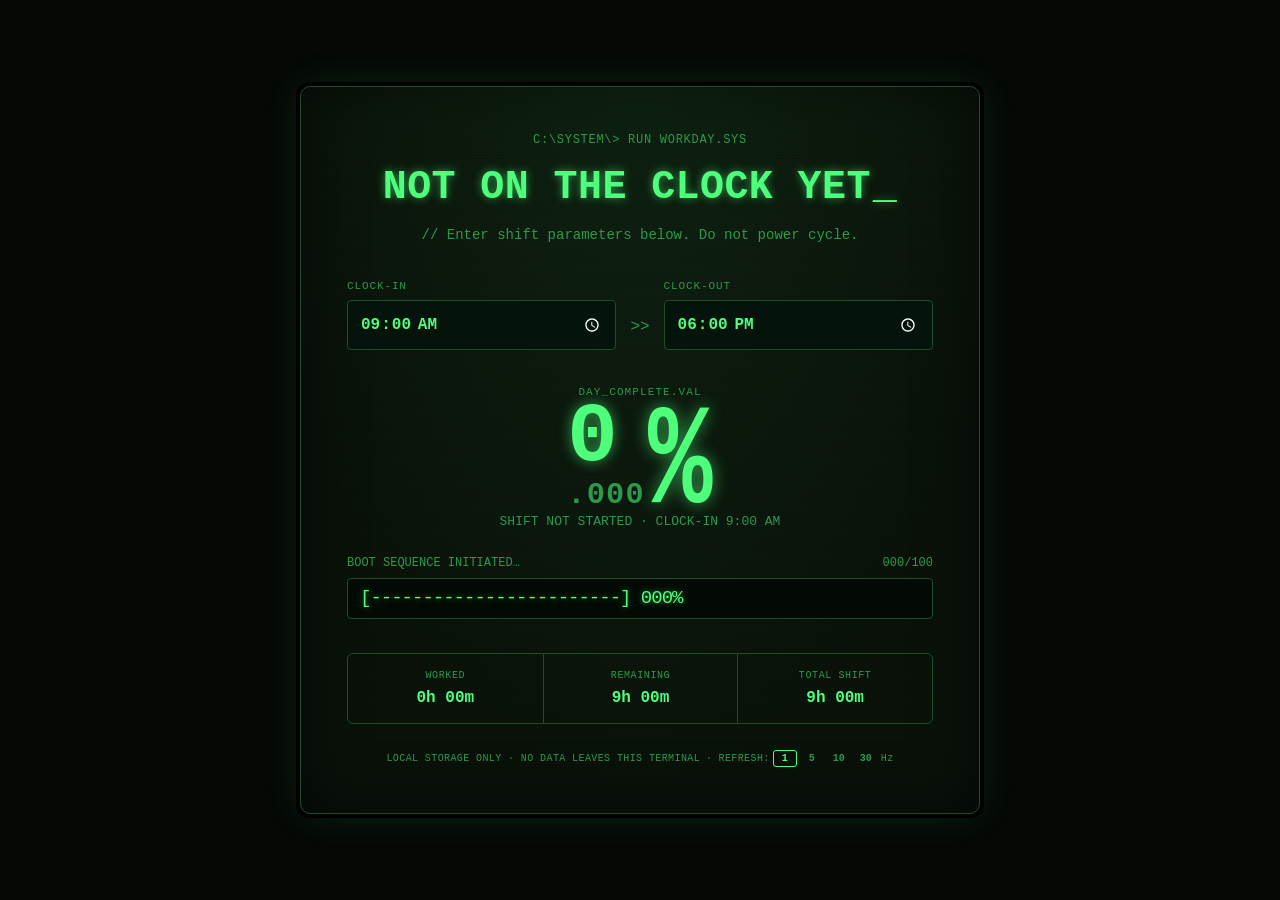
==== retro-terminal/index.html @ 4f15fac7 "Bust cache for percent alignment" ====
<!doctype html>
<html lang="en">
  <head>
    <meta charset="utf-8">
    <meta name="viewport" content="width=device-width, initial-scale=1">
    <meta name="description" content="See when your workday ends and watch the shift tick toward 100%.">
    <meta name="theme-color" content="#0a0f0a">
    <title>WORKDAY.SYS — Retro Terminal</title>
    <link rel="stylesheet" href="styles.css?v=stacked-v2">
    <script src="script.js?v=stacked-v1" defer></script>
  </head>
  <body>
    <main>
      <section class="crt" aria-labelledby="page-title">
        <div class="scanlines" aria-hidden="true"></div>
        <div class="glow" aria-hidden="true"></div>

        <header class="intro">
          <p class="eyebrow">C:\SYSTEM\> RUN WORKDAY.SYS</p>
          <h1 id="page-title"><span id="title-text">WHEN CAN I LOG OFF</span><span class="cursor" aria-hidden="true">_</span></h1>
          <p class="subtitle">// Enter shift parameters below. Do not power cycle.</p>
        </header>

        <div class="time-fields" aria-label="Workday times">
          <label>
            <span>CLOCK-IN</span>
            <input id="start-time" type="time" step="60" value="09:00">
          </label>
          <span class="arrow" aria-hidden="true">&gt;&gt;</span>
          <label>
            <span>CLOCK-OUT</span>
            <input id="end-time" type="time" step="60" value="18:00">
          </label>
        </div>

        <p id="error" class="error" role="alert" hidden>ERR_0x01: START AND END TIME MUST DIFFER.</p>
        <p id="warning" class="warning" role="status" hidden></p>

        <div id="results">
          <div class="hero-stat">
            <span class="hero-label">DAY_COMPLETE.VAL</span>
            <strong id="percent">--.---%</strong>
            <span id="end-note" class="end-note">CALCULATING FREEDOM…</span>
          </div>

          <div class="progress-wrap">
            <div class="progress-labels">
              <span id="message">BOOT SEQUENCE INITIATED…</span>
              <span id="progress-count">000/100</span>
            </div>
            <div id="progress-track" class="progress-track" role="progressbar" aria-label="Workday completion" aria-valuemin="0" aria-valuemax="100" aria-valuenow="0">
              <span id="ascii-bar" class="ascii-bar" aria-hidden="true"></span>
            </div>
            <p id="sr-status" class="sr-only" role="status" aria-live="polite"></p>
          </div>

          <dl class="stats-grid">
            <div><dt>WORKED</dt><dd id="worked">--h --m</dd></div>
            <div><dt>REMAINING</dt><dd id="remaining">--h --m</dd></div>
            <div><dt>TOTAL SHIFT</dt><dd id="duration">--h --m</dd></div>
          </dl>
        </div>

        <footer>
          <span>LOCAL STORAGE ONLY · NO DATA LEAVES THIS TERMINAL</span>
          <span class="footer-separator" aria-hidden="true">·</span>
          <span class="refresh-control" role="group" aria-label="Percentage refresh rate">
            <span class="refresh-label">REFRESH:</span>
            <button type="button" data-refresh-hz="1" aria-label="1 Hz" aria-pressed="true">1</button>
            <button type="button" data-refresh-hz="5" aria-label="5 Hz" aria-pressed="false">5</button>
            <button type="button" data-refresh-hz="10" aria-label="10 Hz" aria-pressed="false">10</button>
            <button type="button" data-refresh-hz="30" aria-label="30 Hz" aria-pressed="false">30</button>
            <span class="refresh-unit">Hz</span>
          </span>
        </footer>
      </section>
    </main>
  </body>
</html>
---- retro-terminal/styles.css ----
:root {
  --bg: #050805;
  --term: #0a120a;
  --phosphor: #4dff7a;
  /* Dim text carries labels at 10-14px, so it needs WCAG AA 4.5:1 against
     --term. The old #1f7a3a managed only 3.54:1; this is 5.28:1. */
  --phosphor-dim: #2b9a4c;
  --amber: #ffd166;
  --danger: #ff6b6b;
  --line: #1f4d2b;
}

* { box-sizing: border-box; }
html { color-scheme: dark; }

body {
  margin: 0;
  background: var(--bg);
  color: var(--phosphor);
  font-family: ui-monospace, "Cascadia Mono", "SFMono-Regular", Consolas, "Courier New", monospace;
}

main {
  min-height: 100vh;
  min-height: 100dvh;
  display: grid;
  justify-items: center;
  align-items: safe center;
  padding: clamp(16px, 4vh, 40px) 20px;
}

.crt {
  position: relative;
  width: min(680px, 100%);
  padding: clamp(20px, 3vh + 2vw, 46px);
  background: var(--term);
  border: 1px solid var(--line);
  border-radius: 10px;
  box-shadow: 0 0 0 4px #000, 0 0 40px rgba(77, 255, 122, .12), inset 0 0 60px rgba(0, 0, 0, .6);
  overflow: hidden;
}

.scanlines {
  position: absolute;
  inset: 0;
  pointer-events: none;
  background: repeating-linear-gradient(
    to bottom,
    rgba(0, 0, 0, 0) 0,
    rgba(0, 0, 0, 0) 2px,
    rgba(0, 0, 0, .25) 3px
  );
  mix-blend-mode: multiply;
}

.glow {
  position: absolute;
  inset: -20%;
  pointer-events: none;
  background: radial-gradient(ellipse at 50% 0%, rgba(77, 255, 122, .08), transparent 60%);
}

.intro, .time-fields, #results, footer { position: relative; z-index: 1; }

.intro { text-align: center; }

.eyebrow {
  display: block;
  margin: 0 0 18px;
  color: var(--phosphor-dim);
  font-size: 12px;
  letter-spacing: .06em;
}

h1 {
  margin: 0;
  font-size: clamp(24px, 5.6vw, 40px);
  line-height: 1.15;
  letter-spacing: .01em;
  text-shadow: 0 0 8px rgba(77, 255, 122, .55);
}

.cursor {
  display: inline-block;
  margin-left: 2px;
  animation: blink 1s steps(1) infinite;
}

@keyframes blink { 50% { opacity: 0; } }

.subtitle {
  max-width: 460px;
  margin: 14px auto 0;
  color: var(--phosphor-dim);
  font-size: 14px;
  line-height: 1.5;
}

.time-fields {
  display: grid;
  grid-template-columns: 1fr auto 1fr;
  align-items: end;
  gap: 14px;
  margin-top: clamp(20px, 4vh, 34px);
}

label span {
  display: block;
  margin-bottom: 8px;
  font-size: 11px;
  letter-spacing: .08em;
  color: var(--phosphor-dim);
}

input[type="time"] {
  width: 100%;
  min-height: 50px;
  padding: 0 12px;
  background: #04140a;
  color: var(--phosphor);
  border: 1px solid var(--line);
  border-radius: 4px;
  font: inherit;
  font-weight: 700;
  color-scheme: dark;
}

input[type="time"]:focus-visible {
  outline: 2px solid var(--phosphor);
  outline-offset: 2px;
}

.arrow { padding-bottom: 14px; color: var(--phosphor-dim); }

.hero-stat {
  display: flex;
  flex-direction: column;
  align-items: center;
  margin: clamp(20px, 4vh, 40px) 0 clamp(16px, 3vh, 28px);
}

.hero-label { font-size: 11px; letter-spacing: .1em; color: var(--phosphor-dim); }

.hero-stat strong {
  display: inline-grid;
  grid-template-columns: auto auto;
  grid-template-rows: auto auto;
  align-items: center;
  justify-content: center;
  column-gap: .04em;
  margin: 4px 0;
  font-size: clamp(44px, min(13vw, 12vh), 84px);
  line-height: .86;
  text-shadow: 0 0 14px rgba(77, 255, 122, .6);
}

.percent-whole {
  grid-column: 1;
  grid-row: 1;
}

.percent-fraction {
  grid-column: 1;
  grid-row: 2;
  justify-self: center;
  margin-top: .18em;
  font-size: .36em;
  line-height: 1;
  letter-spacing: .04em;
  color: var(--phosphor-dim);
  text-shadow: none;
}

.percent-sign {
  grid-column: 2;
  grid-row: 1 / span 2;
  align-self: center;
  font-size: 1.28em;
  line-height: .82;
  color: var(--phosphor);
  transform: translateY(.07em) scaleY(1.32);
  transform-origin: center;
}

.end-note { color: var(--phosphor-dim); font-size: 13px; }

.progress-labels {
  display: flex;
  justify-content: space-between;
  gap: 12px;
  margin-bottom: 8px;
  font-size: 12px;
  color: var(--phosphor-dim);
}

.progress-track {
  padding: 10px 12px;
  background: #030a04;
  border: 1px solid var(--line);
  border-radius: 4px;
  overflow: hidden;
}

.ascii-bar {
  display: block;
  font-size: clamp(14px, 3.4vw, 19px);
  line-height: 1;
  letter-spacing: -1px;
  white-space: pre;
  text-shadow: 0 0 6px rgba(77, 255, 122, .5);
}

.stats-grid {
  display: grid;
  grid-template-columns: repeat(3, 1fr);
  margin: clamp(20px, 4vh, 34px) 0 0;
  border: 1px solid var(--line);
  border-radius: 6px;
  overflow: hidden;
}

.stats-grid div { padding: 16px; text-align: center; }
.stats-grid div + div { border-left: 1px solid var(--line); }
dt { color: var(--phosphor-dim); font-size: 10px; letter-spacing: .06em; }
dd { margin: 8px 0 0; font-size: 16px; font-weight: 700; }

.error {
  margin: 34px 0 0;
  padding: 14px;
  background: rgba(255, 107, 107, .1);
  border: 1px solid var(--danger);
  color: var(--danger);
  border-radius: 4px;
  text-align: center;
  font-size: 13px;
}

.warning {
  position: relative;
  z-index: 1;
  margin: 20px 0 0;
  padding: 12px;
  background: rgba(255, 209, 102, .08);
  border: 1px solid var(--amber);
  color: var(--amber);
  border-radius: 4px;
  text-align: center;
  font-size: 12px;
  letter-spacing: .04em;
}

/* Workday complete: the whole terminal goes red. */
body.complete {
  --phosphor: #ff5f56;
  --phosphor-dim: #cc5b53; /* 4.70:1 against --term; the old #b0453f was 3.41:1 */
  --line: #5c2020;
}

body.complete h1,
body.complete .hero-stat strong,
body.complete .ascii-bar {
  text-shadow: 0 0 16px rgba(255, 95, 86, .65);
}

body.complete .crt {
  box-shadow: 0 0 0 4px #000, 0 0 44px rgba(255, 95, 86, .22), inset 0 0 60px rgba(0, 0, 0, .6);
}

body.complete .glow {
  background: radial-gradient(ellipse at 50% 0%, rgba(255, 95, 86, .12), transparent 60%);
}

footer {
  position: relative;
  z-index: 1;
  display: flex;
  flex-wrap: wrap;
  align-items: center;
  justify-content: center;
  gap: 6px;
  margin-top: clamp(16px, 3vh, 26px);
  color: var(--phosphor-dim);
  font-size: 10px;
  letter-spacing: .04em;
  text-align: center;
}

.refresh-control {
  display: inline-flex;
  align-items: center;
  gap: 3px;
}

.refresh-control button {
  appearance: none;
  min-width: 24px;
  padding: 2px 4px;
  background: transparent;
  color: var(--phosphor-dim);
  border: 1px solid transparent;
  border-radius: 3px;
  font: inherit;
  font-weight: 700;
  cursor: pointer;
}

.refresh-control button:hover {
  color: var(--phosphor);
}

.refresh-control button:focus-visible {
  outline: 1px solid var(--phosphor);
  outline-offset: 1px;
}

.refresh-control button[aria-pressed="true"] {
  color: var(--phosphor);
  border-color: currentColor;
}

.sr-only {
  position: absolute;
  width: 1px; height: 1px;
  padding: 0; margin: -1px;
  overflow: hidden;
  clip: rect(0,0,0,0);
  white-space: nowrap;
  border: 0;
}

@media (max-width: 540px) {
  .crt { padding: 26px 18px; }
  .arrow { display: none; }
  .time-fields { grid-template-columns: 1fr 1fr; gap: 8px; }
  .stats-grid { grid-template-columns: 1fr; }
  .stats-grid div + div { border-left: 0; border-top: 1px solid var(--line); }
}

@media (prefers-reduced-motion: reduce) {
  .cursor { animation: none; }
}

@media (prefers-contrast: more) {
  :root { --phosphor-dim: #7fffa0; }
}
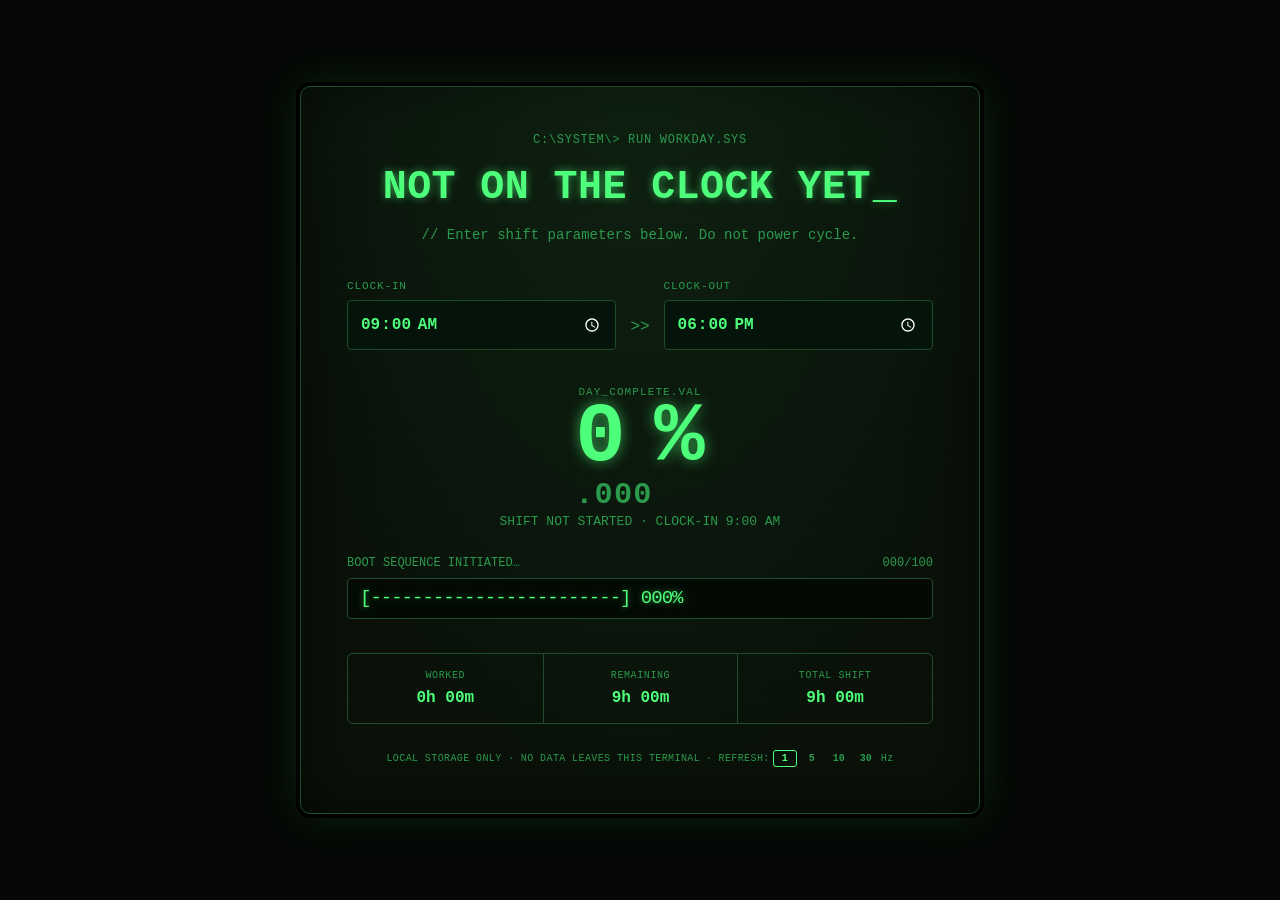
==== commit 57829065: "Bust cache for corrected percent alignment" ====
--- a/retro-terminal/index.html
+++ b/retro-terminal/index.html
@@ -6,7 +6,7 @@
     <meta name="description" content="See when your workday ends and watch the shift tick toward 100%.">
     <meta name="theme-color" content="#0a0f0a">
     <title>WORKDAY.SYS — Retro Terminal</title>
-    <link rel="stylesheet" href="styles.css?v=stacked-v2">
+    <link rel="stylesheet" href="styles.css?v=whole-percent-v1">
     <script src="script.js?v=stacked-v1" defer></script>
   </head>
   <body>
--- a/retro-terminal/styles.css
+++ b/retro-terminal/styles.css
@@ -147,7 +147,7 @@
   grid-template-rows: auto auto;
   align-items: center;
   justify-content: center;
-  column-gap: .04em;
+  column-gap: .02em;
   margin: 4px 0;
   font-size: clamp(44px, min(13vw, 12vh), 84px);
   line-height: .86;
@@ -173,13 +173,11 @@
 
 .percent-sign {
   grid-column: 2;
-  grid-row: 1 / span 2;
+  grid-row: 1;
   align-self: center;
-  font-size: 1.28em;
-  line-height: .82;
-  color: var(--phosphor);
-  transform: translateY(.07em) scaleY(1.32);
-  transform-origin: center;
+  font-size: 1em;
+  line-height: .86;
+  color: var(--phosphor);
 }
 
 .end-note { color: var(--phosphor-dim); font-size: 13px; }
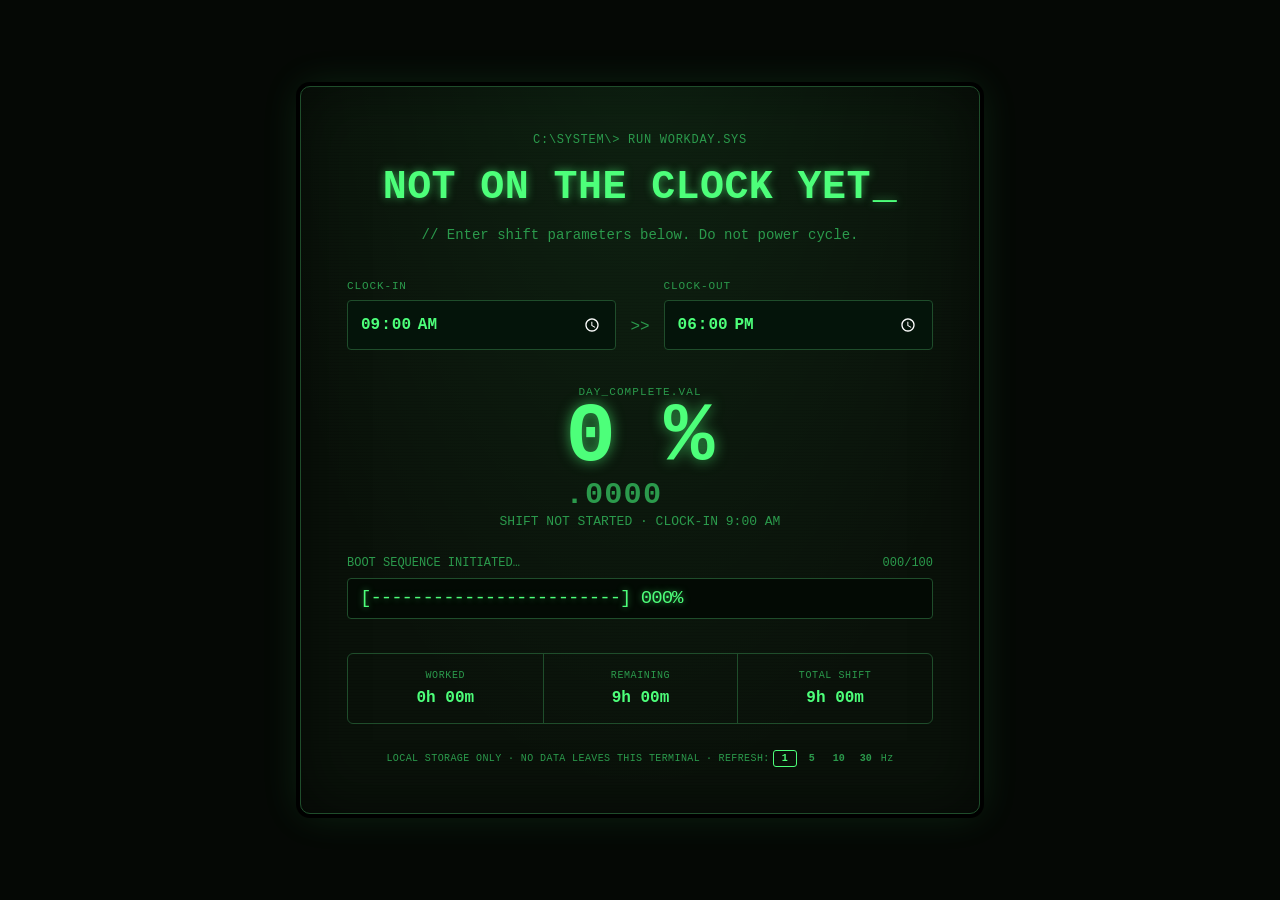
==== commit 42f2ac68: "Update four-decimal progress placeholder" ====
--- a/retro-terminal/index.html
+++ b/retro-terminal/index.html
@@ -7,7 +7,7 @@
     <meta name="theme-color" content="#0a0f0a">
     <title>WORKDAY.SYS — Retro Terminal</title>
     <link rel="stylesheet" href="styles.css?v=whole-percent-v1">
-    <script src="script.js?v=stacked-v1" defer></script>
+    <script src="script.js?v=stacked-v2" defer></script>
   </head>
   <body>
     <main>
@@ -39,7 +39,7 @@
         <div id="results">
           <div class="hero-stat">
             <span class="hero-label">DAY_COMPLETE.VAL</span>
-            <strong id="percent">--.---%</strong>
+            <strong id="percent">--.----%</strong>
             <span id="end-note" class="end-note">CALCULATING FREEDOM…</span>
           </div>
 
@@ -76,4 +76,4 @@
       </section>
     </main>
   </body>
-</html>
+</html>
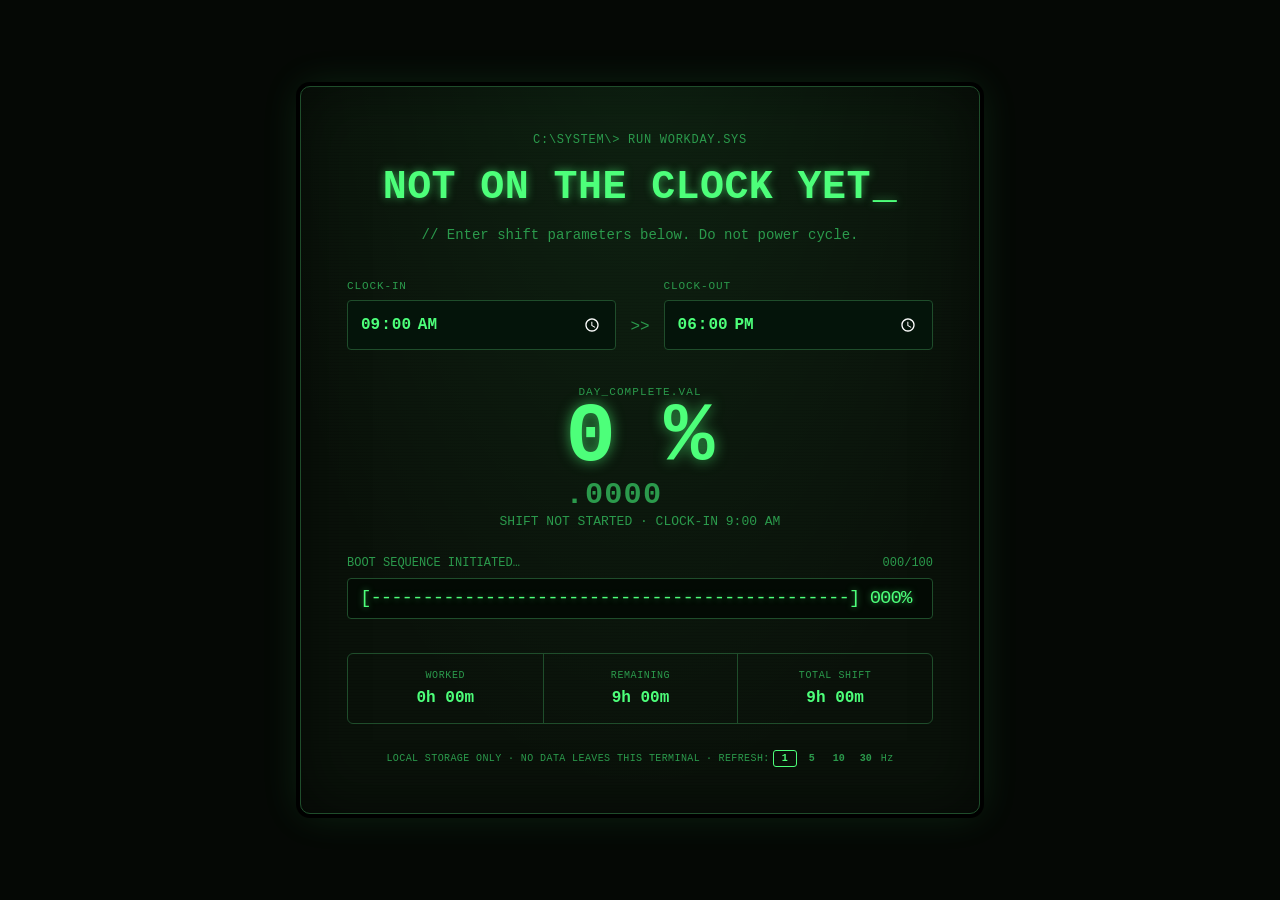
==== commit e41caa52: "Size the ASCII progress bar to its track The bar was a fixed 24 cells at a fixed font size inside a " ====
--- a/retro-terminal/index.html
+++ b/retro-terminal/index.html
@@ -7,7 +7,7 @@
     <meta name="theme-color" content="#0a0f0a">
     <title>WORKDAY.SYS — Retro Terminal</title>
     <link rel="stylesheet" href="styles.css?v=whole-percent-v1">
-    <script src="script.js?v=stacked-v2" defer></script>
+    <script src="script.js?v=fullwidth-bar-v1" defer></script>
   </head>
   <body>
     <main>
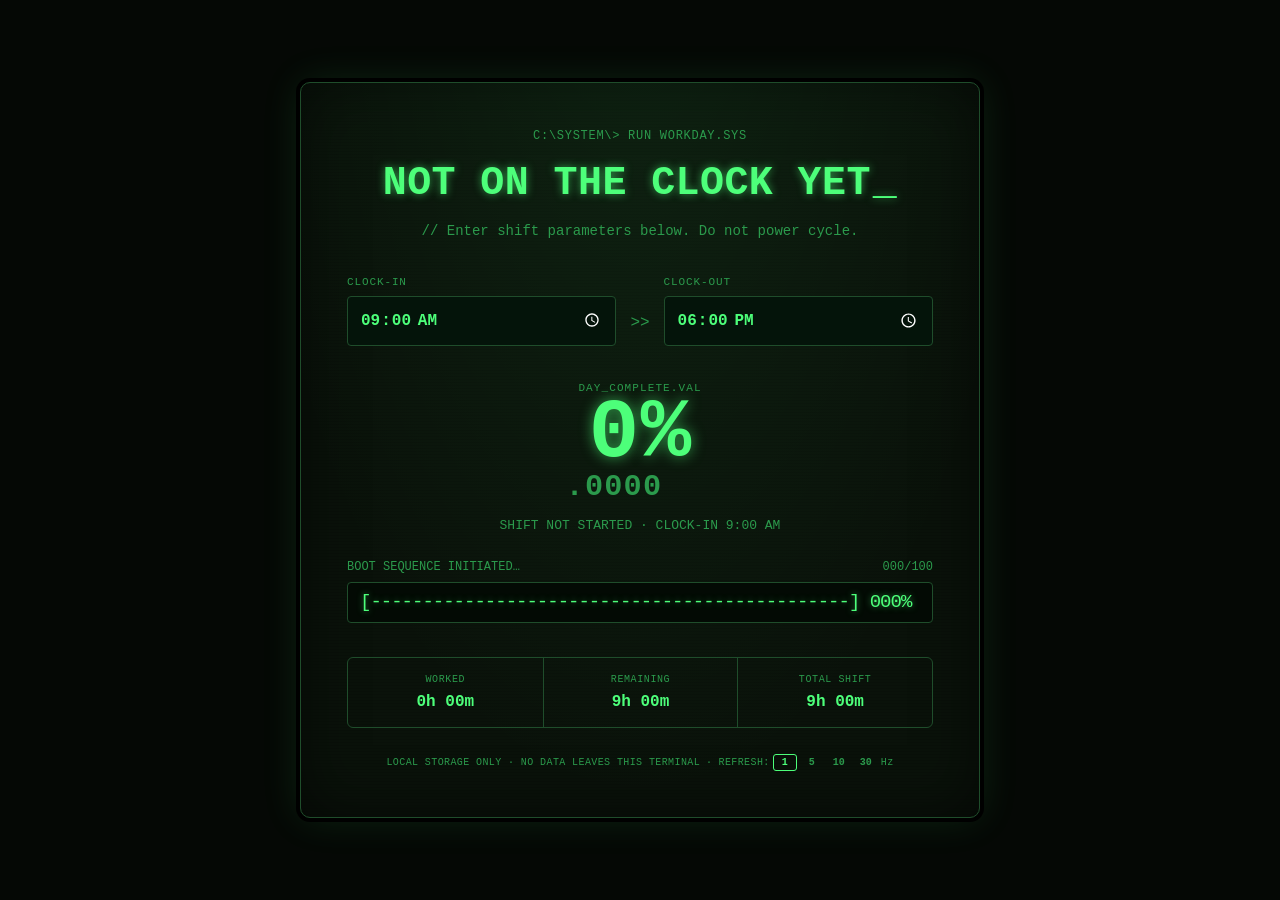
==== commit d39a4ac6: "Centre single-digit percentages and close the 30Hz completion gap Two display bugs, both verified in" ====
--- a/retro-terminal/index.html
+++ b/retro-terminal/index.html
@@ -6,8 +6,8 @@
     <meta name="description" content="See when your workday ends and watch the shift tick toward 100%.">
     <meta name="theme-color" content="#0a0f0a">
     <title>WORKDAY.SYS — Retro Terminal</title>
-    <link rel="stylesheet" href="styles.css?v=whole-percent-v1">
-    <script src="script.js?v=fullwidth-bar-v1" defer></script>
+    <link rel="stylesheet" href="styles.css?v=centred-percent-v1">
+    <script src="script.js?v=centred-percent-v1" defer></script>
   </head>
   <body>
     <main>
--- a/retro-terminal/styles.css
+++ b/retro-terminal/styles.css
@@ -142,41 +142,40 @@
 .hero-label { font-size: 11px; letter-spacing: .1em; color: var(--phosphor-dim); }
 
 .hero-stat strong {
-  display: inline-grid;
-  grid-template-columns: auto auto;
-  grid-template-rows: auto auto;
-  align-items: center;
-  justify-content: center;
-  column-gap: .02em;
-  margin: 4px 0;
+  display: block;
+  margin: 4px 0 .58em; /* the fraction is out of flow, so reserve its row */
   font-size: clamp(44px, min(13vw, 12vh), 84px);
   line-height: .86;
   text-shadow: 0 0 14px rgba(77, 255, 122, .6);
 }
 
-.percent-whole {
-  grid-column: 1;
-  grid-row: 1;
+/* The fraction is wider than a single-digit percentage, so while the two shared
+   a grid column the fraction sized it: the digit sat flush left of a column it
+   did not fill, and the sign was pushed a clear gap away from it. Taking the
+   fraction out of flow lets the whole number size the row on its own, keeping
+   the sign beside it and the fraction centred at any digit count. */
+.percent-main {
+  position: relative;
+  display: inline-block;
 }
 
 .percent-fraction {
-  grid-column: 1;
-  grid-row: 2;
-  justify-self: center;
-  margin-top: .18em;
+  position: absolute;
+  top: 100%;
+  left: 50%;
+  transform: translateX(-50%);
+  margin-top: .07em;
   font-size: .36em;
   line-height: 1;
   letter-spacing: .04em;
+  white-space: nowrap;
   color: var(--phosphor-dim);
   text-shadow: none;
 }
 
 .percent-sign {
-  grid-column: 2;
-  grid-row: 1;
-  align-self: center;
+  margin-left: .02em;
   font-size: 1em;
-  line-height: .86;
   color: var(--phosphor);
 }
 
